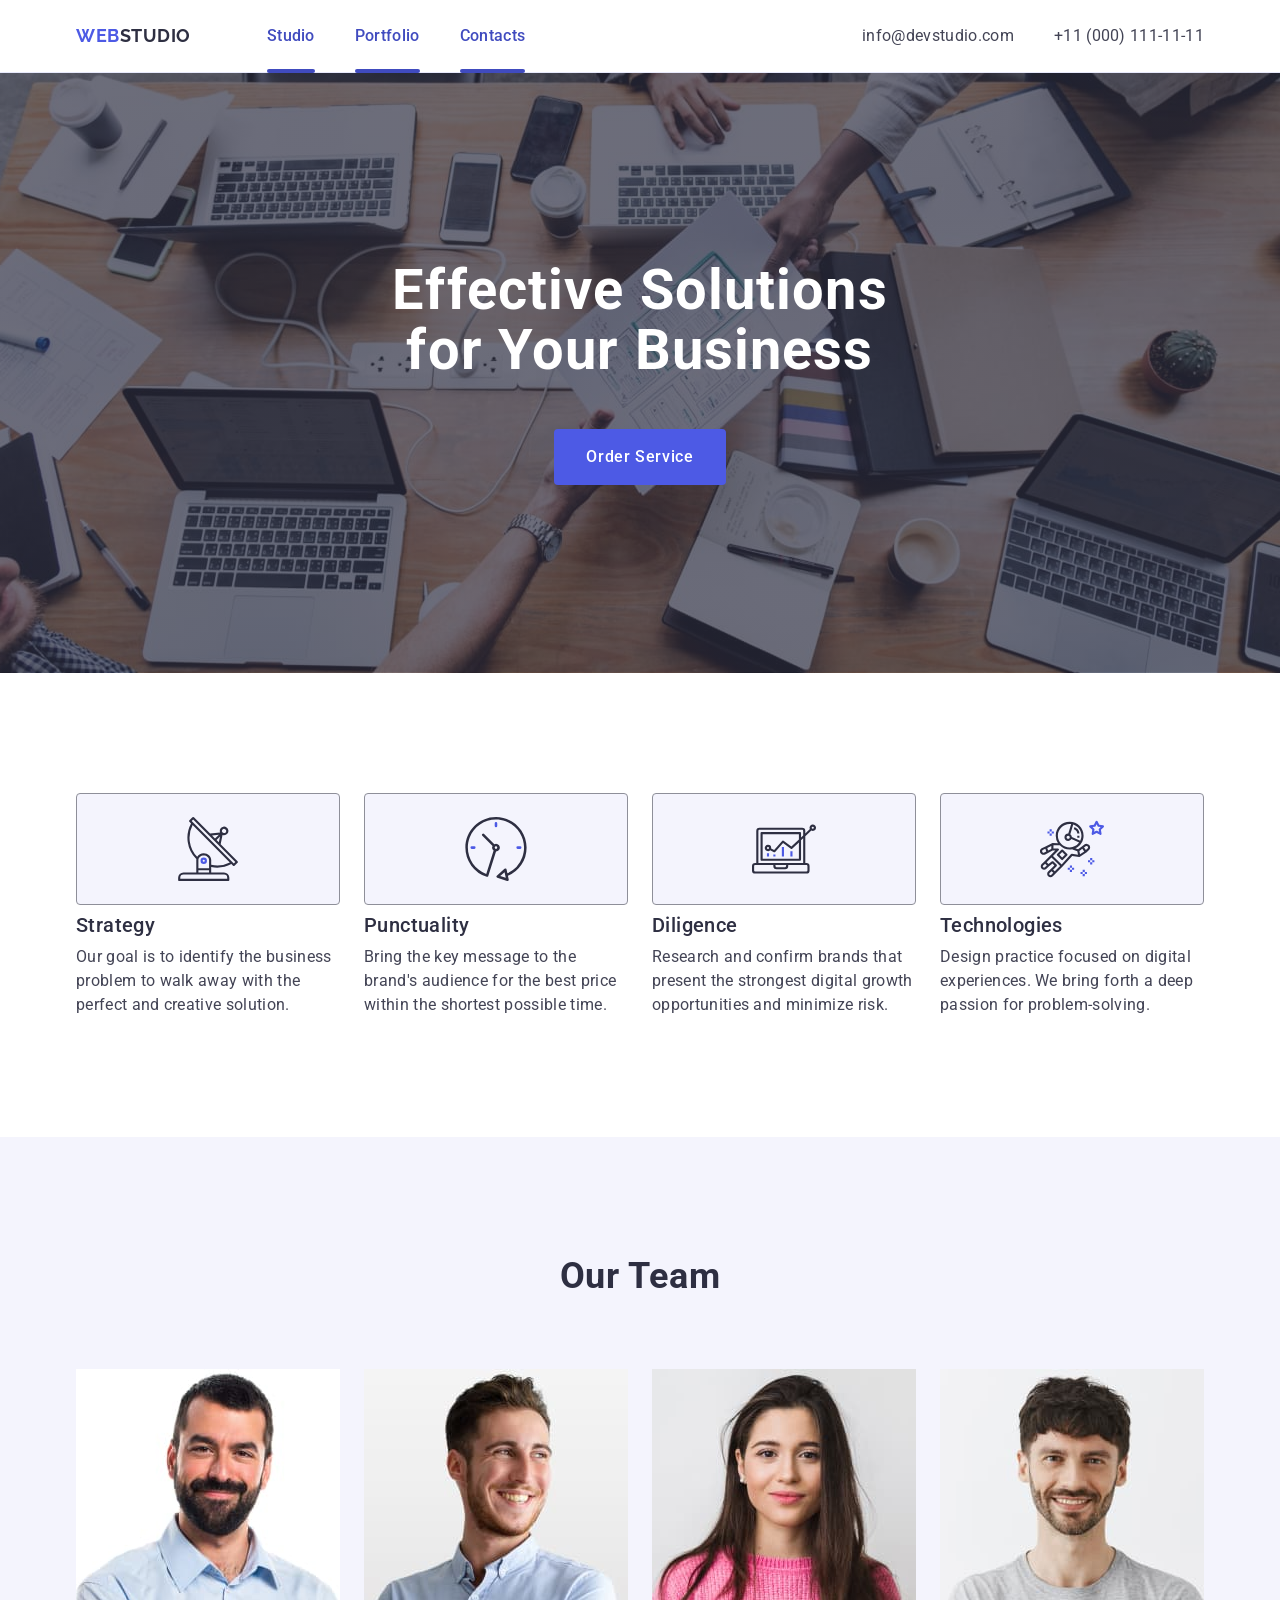
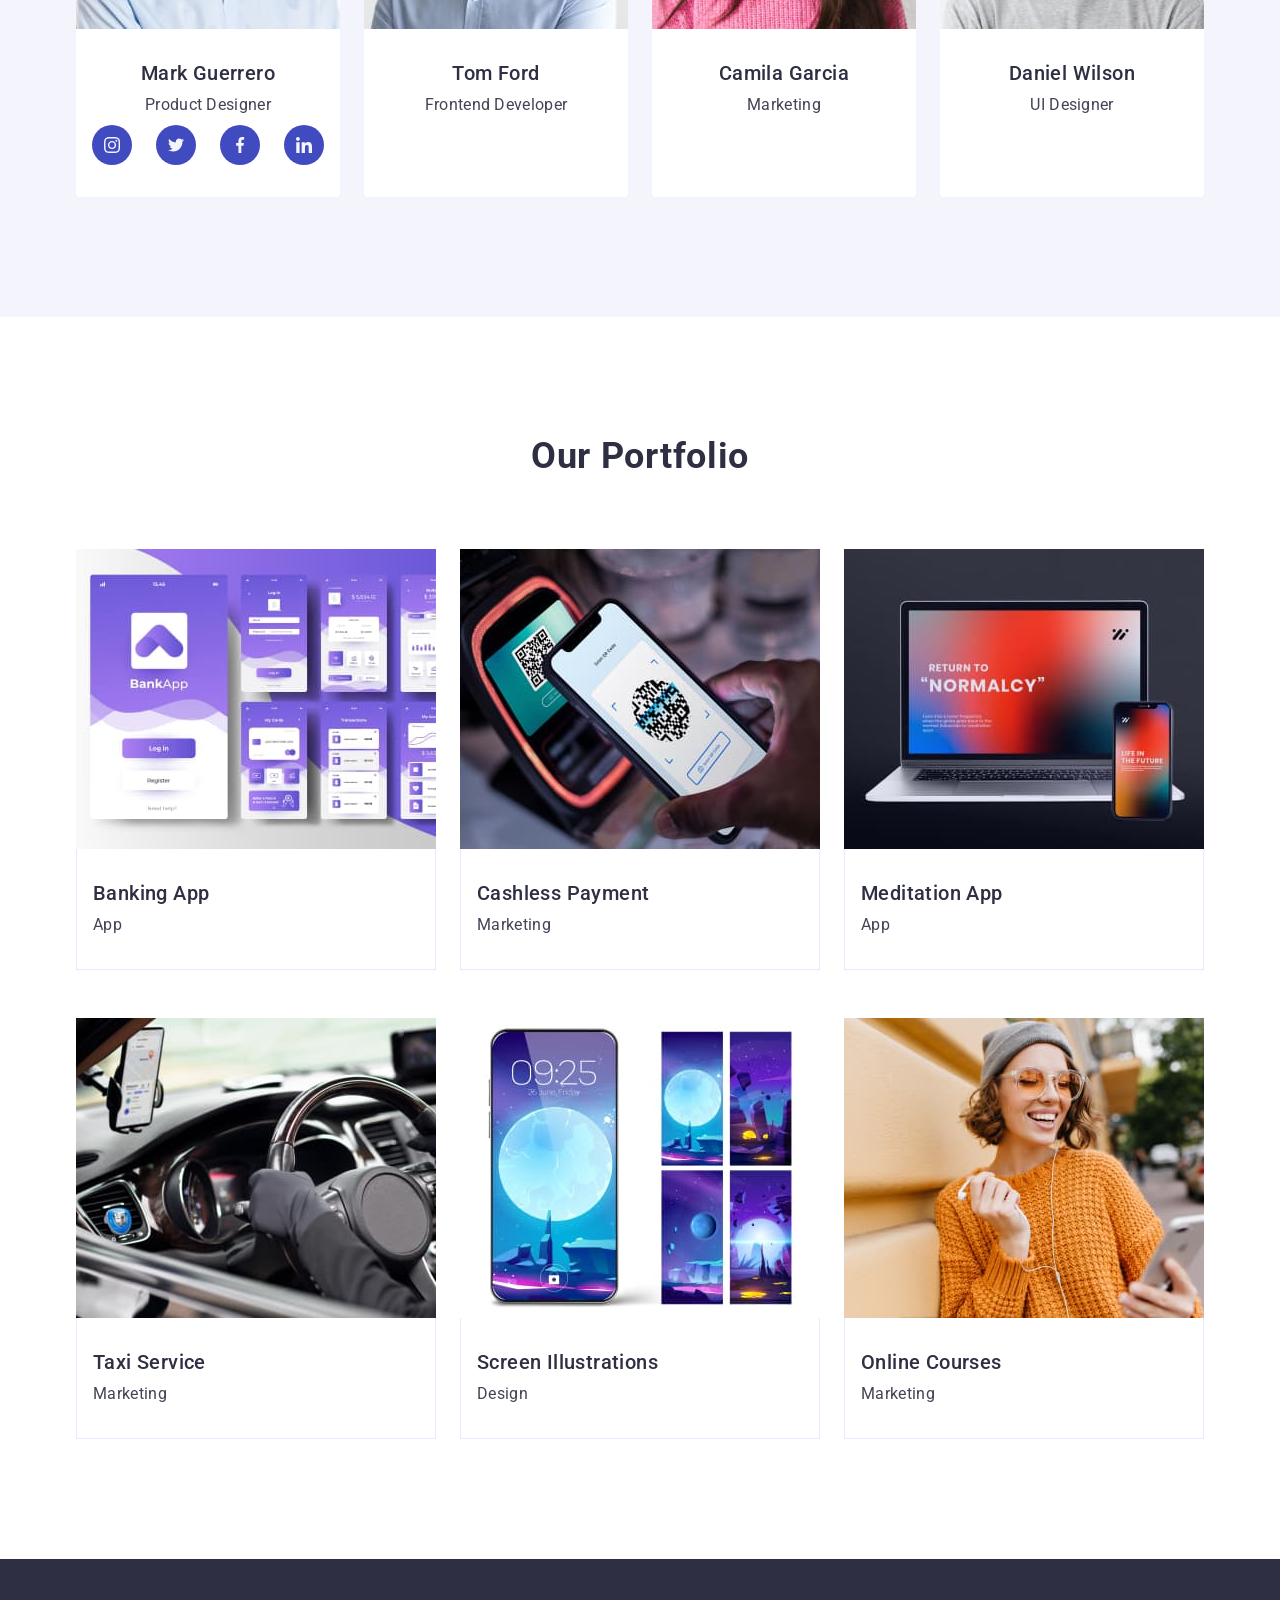
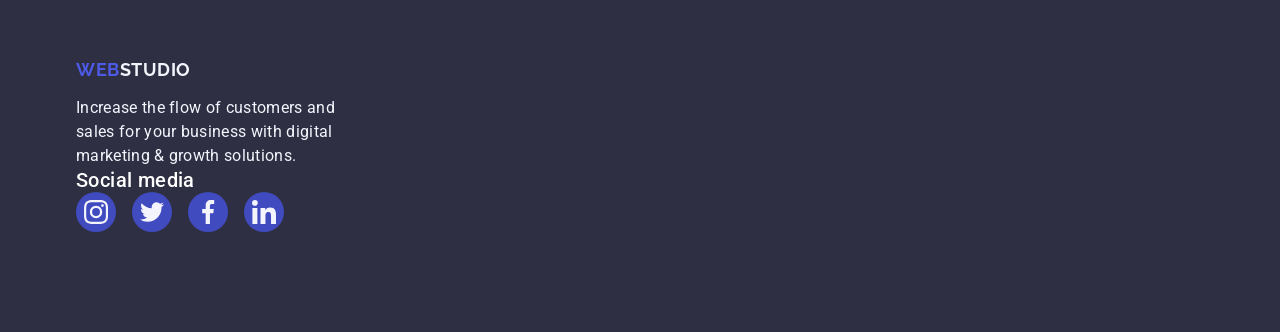
==== index.html @ 60518bd9 "changed footer" ====
<!DOCTYPE html>
<html lang="en">
<head>
    <meta charset="UTF-8">
    <meta name="viewport" content="width=device-width, initial-scale=1.0">
    <title>Document</title>
    <link rel="stylesheet" href="https://cdn.jsdelivr.net/npm/modern-normalize@2.0.0/modern-normalize.min.css">
    <link rel="preconnect" href="https://fonts.googleapis.com">
    <link rel="preconnect" href="https://fonts.gstatic.com" crossorigin>
    <link href="https://fonts.googleapis.com/css2?family=Raleway:wght@800&family=Roboto:wght@400;500;700;900&display=swap" rel="stylesheet">    
    <link rel="stylesheet" href="./css/styles.css" />
</head>
<body>
    <header class="main-header">
        <div class="container container-header">
        <nav class="site-nav">
        <a class="link-logo" href="./index.html">
            Web<span class="logo-header">Studio</span>
        </a>
        
        <ul class="main-nav">
            <li>
                <a class="link" href="./index.html">Studio</a>
            </li>
            <li>
                <a class="link" href="">Portfolio</a>
            </li>
            <li>
                <a class="link" href="">Contacts</a>
            </li>
        </ul>
        
        </nav>
        <address class="contact">
        <ul class="site-contact">
            <li><a class="link-contact "  href="mailto:info@devstudio.com">info@devstudio.com</a></li>
            <li><a class="link-contact" href="tel:+110001111111">+11 (000) 111-11-11</a></li>
        </ul>
        </address>
    </div>
    </header>
    <main>
     <section  class="hero">
        <div class="container">
        <h1 class="hero-title">Effective Solutions for Your Business</h1>
        <button type="button" class="button">Order Service</button>
        </div> 
     </section>
     <section class="advantage-main">
        <div class="container">
        <h2 class="visually-hidden">Our advantages</h2>
        <ul class="ouradvant-list">
            <li class="ouradvant-item">
                <div class="advantages-background">
                    <svg class="advantages-sprite" width="64px" height="64px" >
                      <use href="./images/icons.svg#icon-antenna"></use>
                    </svg>
                  </div>
               <h3 class="list-title">Strategy</h3>
               <p class="list-text">
                  Our goal is to identify the business
                  problem to walk away with the perfect and creative solution.
               </p>
            </li>
            <li class="ouradvant-item">
                <div class="advantages-background" >
                    <svg class="advantages-sprite" width="64px" height="64px">
                      <use href="./images/icons.svg#icon-clock" ></use>
                    </svg>
                  </div>
                <h3 class="list-title">Punctuality</h3>
                <p class="list-text">
                   Bring the key message to the brand's audience for the best price within the shortest possible time.
                </p>
            </li>
            <li class="ouradvant-item">
                <div class="advantages-background">
                    <svg class="advantages-sprite" width="64px" height="64px">
                      <use href="./images/icons.svg#icon-diagram"></use>
                    </svg>
                  </div>
                <h3 class="list-title">Diligence</h3>
                <p class="list-text">
                   Research and confirm brands that present the strongest digital growth opportunities and minimize risk.
                </p>
            </li>
            <li class="ouradvant-item">
                <div class="advantages-background">
                    <svg class="advantages-sprite" width="64px" height="64px">
                      <use href="./images/icons.svg#icon-astronaut"></use>
                    </svg>
                  </div>
                <h3 class="list-title">Technologies</h3>
                <p class="list-text">
                   Design practice focused on digital experiences. We bring forth a deep passion for problem-solving.
                </p>
            </li>
        </ul>
        </div>
     </section>
     <section class="our-team">
        <div class="container">
        <h2 class="title-ourteam">Our Team</h2>
        <ul class="list-ourteam">
            <li class="item-ourteam">
                <img  src="./images/mark.jpg" alt="smiling man with beard in blue shirt" width="264" />
                <div class="data-team">
                <h3 class="title-team">Mark Guerrero</h3>
                <p class="text-team">Product Designer</p>
                <ul class="team-list">
                    <li>
                      <a href="" class="team-sprite">
                        <svg class="team-icon" height="16px" width="16px">
                          <use href="./images/icons.svg#icon-instagram"></use>
                        </svg>
                      </a>
                    </li>
                    <li>
                      <a href="" class="team-sprite">
                        <svg class="team-icon" height="16px" width="16px">
                          <use href="./images/icons.svg#icon-twitter"></use>
                        </svg>
                      </a>
                    </li>
                    <li>
                      <a href="" class="team-sprite">
                        <svg class="team-icon" height="16px" width="16px">
                          <use href="./images/icons.svg#icon-facebook"></use>
                        </svg>
                      </a>
                    </li>
                    <li>
                      <a href="" class="team-sprite">
                        <svg class="team-icon" height="16px" width="16px">
                          <use href="./images/icons.svg#icon-linkedin"></use>
                        </svg>
                      </a>
                    </li>
                  </ul>
                </div>
            </li>
            <li class="item-ourteam">
                <img  src="./images/tom.jpg" alt="smiling man in blue shirt" width="264" />
                <div class="data-team">
                <h3 class="title-team">Tom Ford</h3>
                <p class="text-team">Frontend Developer</p>
                </div>
            </li>
            <li class="item-ourteam">
                <img  src="./images/camila.jpg" alt="beautiful woman with long hair" width="264" />
                <div class="data-team">
                <h3 class="title-team">Camila Garcia</h3>
                <p class="text-team">Marketing</p>
                </div>
            </li>
            <li class="item-ourteam">
                <img src="./images/daniel.jpg" alt="smiling man in gray t-shirt" width="264" />
                <div class="data-team">
                <h3 class="title-team">Daniel Wilson</h3>
                <p class="text-team">UI Designer</p>
                </div>
            </li>
        </ul>
        </div>
     </section>
     <section class="portfolio">
        <div class="container">
        <h2 class="title-portfolio">Our Portfolio</h2>
        <ul class="list-portfolio">
            <li class="item-portfolio">
                <img src="./images/portfolio-banking.jpg"  alt="application" width="360" />
               <div class="data-portfolio">
                <h3 class="titles-portfolio">Banking App</h3>
                <p class="text-portfolio">App</p>
                </div>
            </li>
            <li class="item-portfolio">
                <img src="./images/portfolio-cashless.jpg"  alt="phone cachless payment" width="360" />
                <div class="data-portfolio">
                <h3 class="titles-portfolio">Cashless Payment</h3>
                <p class="text-portfolio">Marketing</p>
                </div>
            </li>
            <li class="item-portfolio">
                <img src="./images/portfolio-meditation.jpg"  alt="laptop" width="360" />
                <div class="data-portfolio">
                <h3 class="titles-portfolio">Meditation App</h3>
                <p class="text-portfolio">App</p>
                </div>
            </li>
            <li class="item-portfolio">
                <img src="./images/portfolio-taxi.jpg"  alt="steering wheel" width="360" />
                <div class="data-portfolio">
                <h3 class="titles-portfolio">Taxi Service</h3>
                <p class="text-portfolio">Marketing</p>
                </div>
            </li>
            <li class="item-portfolio">
                <img src="./images/portfolio-screen.jpg"  alt="screen on the phone" width="360" />
                <div class="data-portfolio">
                <h3 class="titles-portfolio">Screen Illustrations</h3>
                <p class="text-portfolio">Design</p>
                </div>
            </li>
            <li class="item-portfolio">
                <img src="./images/portfolio-online.jpg"  alt="girl with phone" width="360" />
                <div class="data-portfolio">
                <h3 class="titles-portfolio">Online Courses</h3>
                <p class="text-portfolio">Marketing</p>
                </div>
            </li>
        </ul>
        </div>

     </section>
    </main>
    <footer class="footer">
        <div class="container">
         <div class="container-position">
            
     <a  class="link-logo-footer" href="./index.html">
        Web<span class="logo-footer">Studio</span>
    </a>
     <p class="footer-text">Increase the flow of customers and sales for your business with digital marketing & growth solutions.</p>
           <div>
                 <h3 class="footer-title">Social media</h3>

                 <ul class="footer-list">
                  <li>
                    <a href="" class="footer-sprite">
                      <svg class="footer-icon" height="24px" width="24px">
                        <use href="./images/icons.svg#icon-instagram"></use>
                      </svg>
                    </a>
                  </li>
                  <li>
                    <a href="" class="footer-sprite">
                      <svg class="footer-icon" height="24px" width="24px">
                        <use href="./images/icons.svg#icon-twitter"></use>
                      </svg>
                    </a>
                  </li>
                  <li>
                    <a href="" class="footer-sprite">
                      <svg class="footer-icon" height="24px" width="24px">
                        <use href="./images/icons.svg#icon-facebook"></use>
                      </svg>
                    </a>
                  </li>
                  <li>
                    <a href="" class="footer-sprite">
                      <svg class="footer-icon" height="24px" width="24px">
                        <use href="./images/icons.svg#icon-linkedin"></use>
                      </svg>
                    </a>
                  </li>
                </ul>
           </div> 
           </div>  
        </div>
        
    </footer>
</body>
</html>
---- css/styles.css ----
/* color
iris - #4D5AE5; primary brand
ocean -#404BBf; pressed
navy blue -#2E2F42; dark
green - #31D0AA;  success
slate - #434455;  text
ligth slate -#8E8F99;  subtle text
cornflower - #E7E9FC;  accent
cloud - #F4F4FD; light background
navy blue modal - #2E2F42; modal overlay
grey - #2E2F42; hero background               ?
white - #FFFFFF; white background
dairy - #FCFCFC; modal background

*/

*,
*::before,
*::after {
  box-sizing: border-box;
}

h1, h2, h3, h4, h5, h6, p {
	margin-top: 0;
	margin-bottom: 0;
}

ul, ol {
	margin-top: 0;
	margin-bottom: 0;
	padding-left: 0;
}

body {
    background-color: #ffffff;
    color: #434455;
    font-family: Roboto, sans-serif;
    font-weight: 400;
    font-size: 16px;
    
}
ul {
    list-style-type: none;
}
img {
	display: block;
    max-width: 100%;
}

.container { 
   
    width: 1158px;
    padding: 0 15px;
    margin-left: auto;
    margin-right:  auto;
}
.container-header {
    /* width: 1158px;
    padding: 0 15px;
    margin-left: auto;
    margin-right:  auto; */
    display: flex;
    justify-content: space-between;
        
    
}


/* Hidden header */
.visually-hidden {
    position: absolute;
    width: 1px;
    height: 1px;
    margin: -1px;
    border: 0;
    padding: 0;
    white-space: nowrap;
    clip-path: inset(100%);
    clip: rect(0 0 0 0);
    overflow: hidden;
}


section {
    padding: 156;
}


/*Headlines*/

h2 {
    color: #2E2F42;
    font-weight: 700;
    font-size: 36px;
    line-height: 1.11;
    letter-spacing: 0.02em
}
h3 {
    color: #2E2F42;
    font-weight: 500;
    font-size: 20px;
    line-height: 1.2;
    letter-spacing: 0.02em
}
p {
line-height: 1.5;
letter-spacing: 0.02em;
}
/*Header*/
.main-header {
    border-bottom: 1px solid #e7e9fc;
    box-shadow: 0px 2px 1px rgba(46, 47, 66, 0.08), 0px 1px 1px rgba(46, 47, 66, 0.16), 0px 1px 6px rgba(46, 47, 66, 0.08);
}
/*Logo*/
.link-logo {
    font-family: Raleway, sans-serif;
    font-weight: 700;
    font-size: 18px;
    color: #4D5AE5;
    line-height: 1.17;
    text-transform: uppercase;
    text-decoration: none;
    letter-spacing: 0.03em;
    margin-right: 76px;
}
.logo-header {
    color: #2E2F42;
}
.logo-footer {
    color: #F4F4FD;
}
.link {
    position: relative;
    display: inline-block;
    text-decoration: none;
    color: #2E2F42 ;
    font-weight: 500;
    line-height: 1.5;
    letter-spacing: 0.02em;
    padding: 24px 0;
    color: #404bbf;
    transition: color 250ms cubic-bezier(0.4, 0, 0.2, 1);
    

}
.link:hover {
    color: #404BBf
}
.link:focus {
    color: #404BBf
}
.link:after {
    content: '';
    position: absolute;
    bottom: -1px;
    height: 4px;
    left: 0;
    width: 100%;
    background-color: #404bbf;
    border-radius: 2px;

}
address {
font-style: normal;

}
.link-contact{
    text-decoration: none;
    line-height: 1.5;
    letter-spacing: 0.02em;
    color: #434455;
    transition: color 250ms cubic-bezier(0.4, 0, 0.2, 1);

}
.link-contact:hover,
.link-contact:focus {
    color: #404bbf;
}
.site-nav {
    display: flex;
    align-items: center; 
    margin-right: 0;
}
.main-nav {
    display: flex;
   flex-direction: row;
    gap: 40px;
   
    
}
.site-contact {
    display: flex;
    gap: 40px;
   
    padding-top: 24px;
    padding-bottom: 24px;
  
    
    

}
/*Hero*/
.hero {
    background-color: #2E2F42 ;
    text-align: center;
    padding: 188px 0 188px;
    background-image: linear-gradient(rgba(46, 47, 66, 0.7), rgba(46, 47, 66, 0.7)), url(../images/people-office.jpg);
    background-repeat: no-repeat;
    max-width: 1440px;
    background-position: center;
    background-size: cover; 
}
.hero-title {
    color: #ffffff;
    font-weight: 700;
    font-size: 56px;
    line-height: 1.07;
    text-align: center;
    letter-spacing: 0.02em;
    margin: 0 auto;
    margin-bottom: 48px;
    max-width: 496px;


}
/*Button*/
.button {
    display: block;
    min-width: 169px;
    background-color: #4D5AE5 ;
    color: #FFFFFF;
    font-weight: 500;
    line-height: 1.5;
    cursor: pointer;
    letter-spacing: 0.04em;
    padding: 16px 32px;
    border-radius: 4px;
    border: none;
    margin: 0 auto;
    transition: background-color 250ms cubic-bezier(0.4, 0, 0.2, 1);  
    
}
.button:hover {
    background-color: #404BBf;
}
.button:focus {
    background-color: #404BBf;
}
/* Our advantages */
.advantage-main {
    padding: 120px 0 120px;

}
.advantages-background {
    background-color: #F4F4FD;
    display: flex;
    gap: 24px;
    border: 1px solid #8E8F99;
    border-radius: 4px;
    height: 112px; 
    justify-content: center;
    align-items: center;
    margin-bottom: 8px;
  
    
} 
/* .advantages-sprite {
    width: 64px;
    height: 64px;
} */
.ouradvant-list {
    display: flex;
    flex-direction: row;
    gap: 24px;
   
    
}
.list-title {
    margin-bottom: 8px;
}
.ouradvant-item {
    flex-basis: calc((100% - 72px) / 4);
}
/*Our portfolio*/

.portfolio{
    padding: 120px 0 120px 0;
}
.data-portfolio {
    padding: 32px 16px;
    border: 1px solid #e7e9fc;
    border-top: none;
}

.title-portfolio {
    text-align: center;
    letter-spacing: 0.02em;
    text-transform: capitalize;
    text-align: center;
    margin: 0 auto;
    margin-bottom: 72px;
    
}
.titles-portfolio {
    margin-bottom: 8px;
}
.list-portfolio {
    display: flex;
    flex-wrap: wrap;
    column-gap: 24px; 
    row-gap: 48px;               }



    
     


/*Our team*/
.our-team {
    background-color: #F4F4FD;
    padding: 120px 0;
}
.title-ourteam {
    text-align: center;
    text-transform: capitalize;
    margin: 0 auto;
  
    margin-bottom: 72px;
    
}
.list-ourteam {
    display: flex;
    flex-direction: row;
    gap: 24px;
    
    
}
.item-ourteam {
    background-color: #FFFFFF;
    border-radius: 0px 0px 4px 4px;
}
.text-team {
    font-size: 16px;
    text-align: center;
    
}
.data-team {
    padding: 32px 0;
    text-align: center;
}
.title-team {
    margin-bottom: 8px;
}
.team-list {
    display: flex;
    flex-direction: row;
    gap: 24px;
    margin-top: 8px;
    margin-left: 16px;
    margin-right: 16px;
    justify-content: space-between;
    

}

.team-sprite {
    display: flex;
    width: 40px;
    height: 40px;
    justify-content: center;
    align-items: center;
    border-radius: 50%;
    fill: #F4F4FD ;
    background-color: #404BBf ;
  }

  .team-sprite:hover {
    background-color: #404BBf ;
    fill: #F4F4FD ;
  }
  
  
/*Footer*/
/* .container-position {
    display: flex;
} */

footer {
    background-color: #2E2F42;
    padding: 100px 0 100px;
}
.footer-text {
    width: 264px;
    line-height: 1.5;
    color: #F4F4FD;
    letter-spacing: 0.02em
}
.link-logo-footer {
    font-family: Raleway, sans-serif;
    font-weight: 700;
    font-size: 18px;
    color: #4D5AE5;
    line-height: 1.17;
    text-transform: uppercase;
    text-decoration: none;
    letter-spacing: 0.03em;
    display: inline-block;
    margin-bottom: 16px;
    
}
.footer-title {
    color: #ffffff;

}

.footer-list {
    display: flex;
    gap: 16px;
}
.footer-sprite {
    display: flex;
    width: 40px;
    height: 40px;
    justify-content: center;
    align-items: center;
    border-radius: 50%;
    fill: #F4F4FD ;
    background-color: #404BBf ;
  }

  .footer-sprite:hover {
    background-color: #31D0AA ;
    fill: #F4F4FD ;
  }
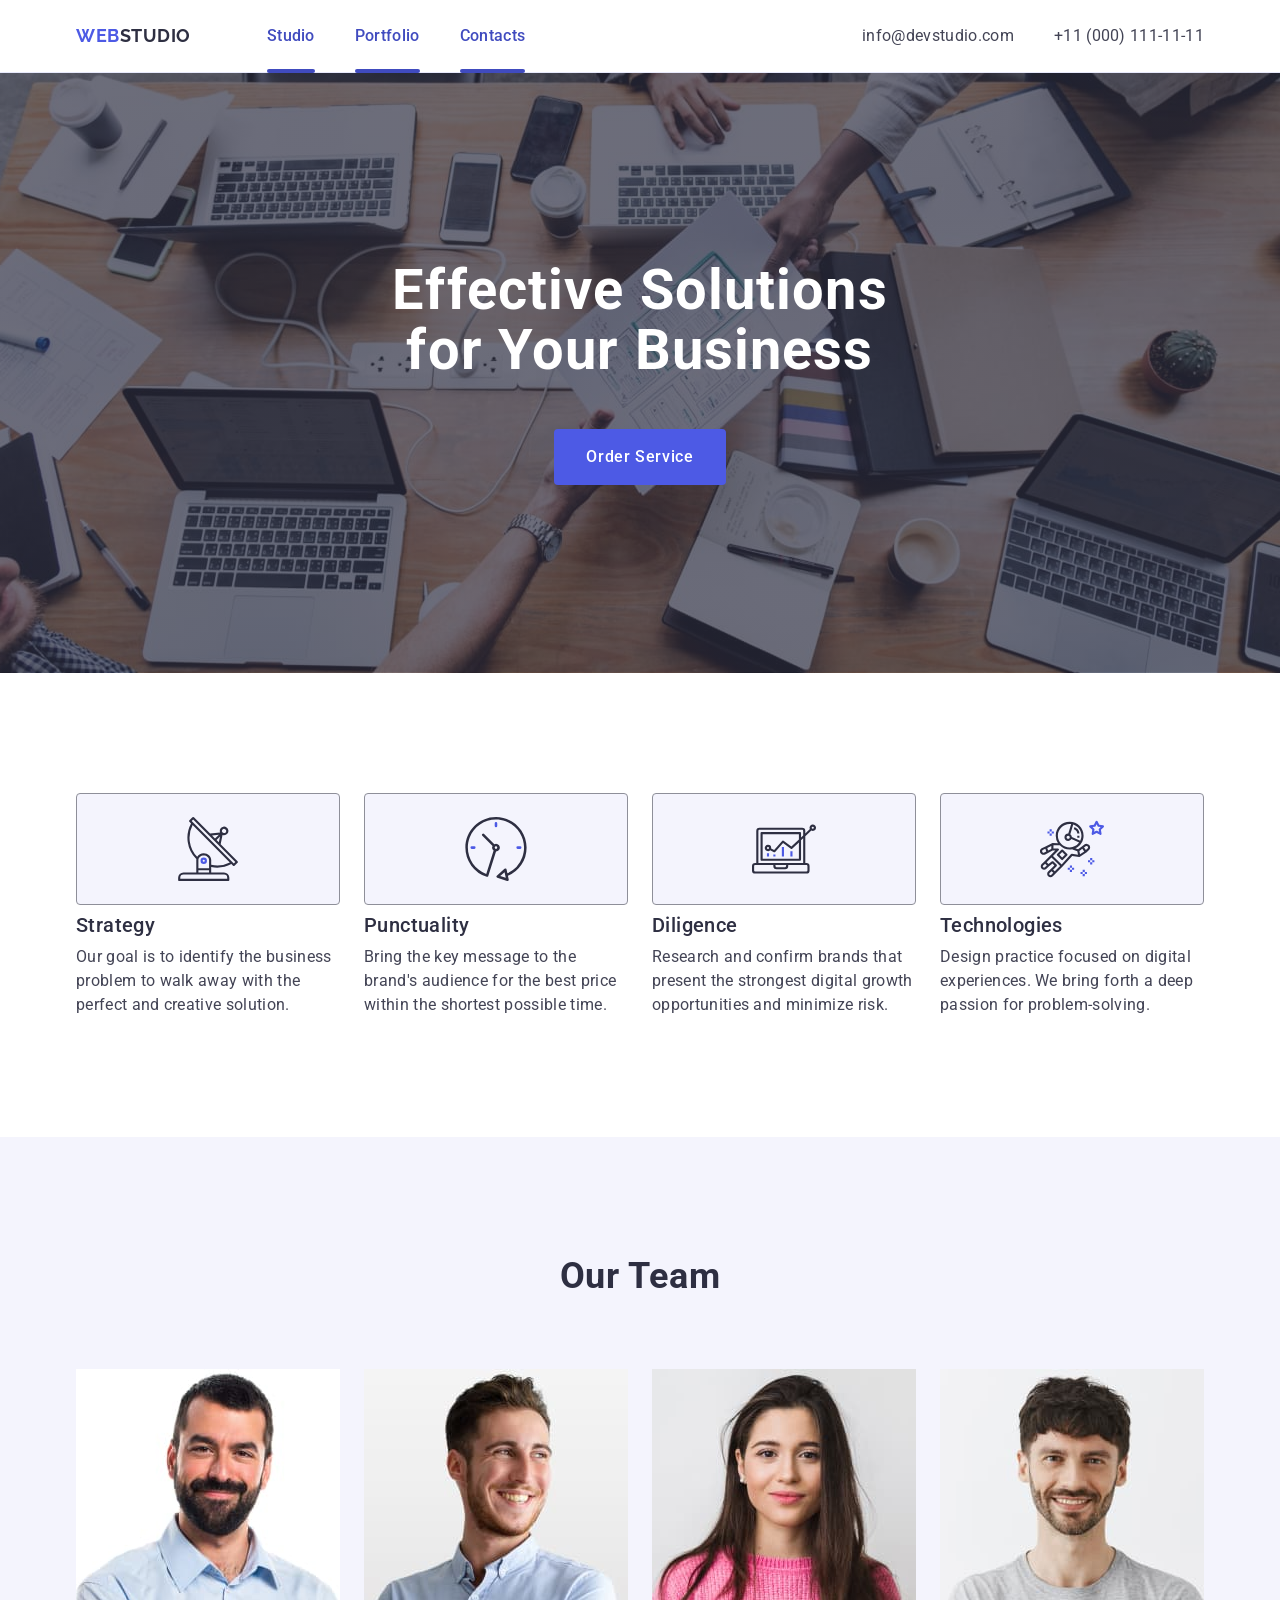
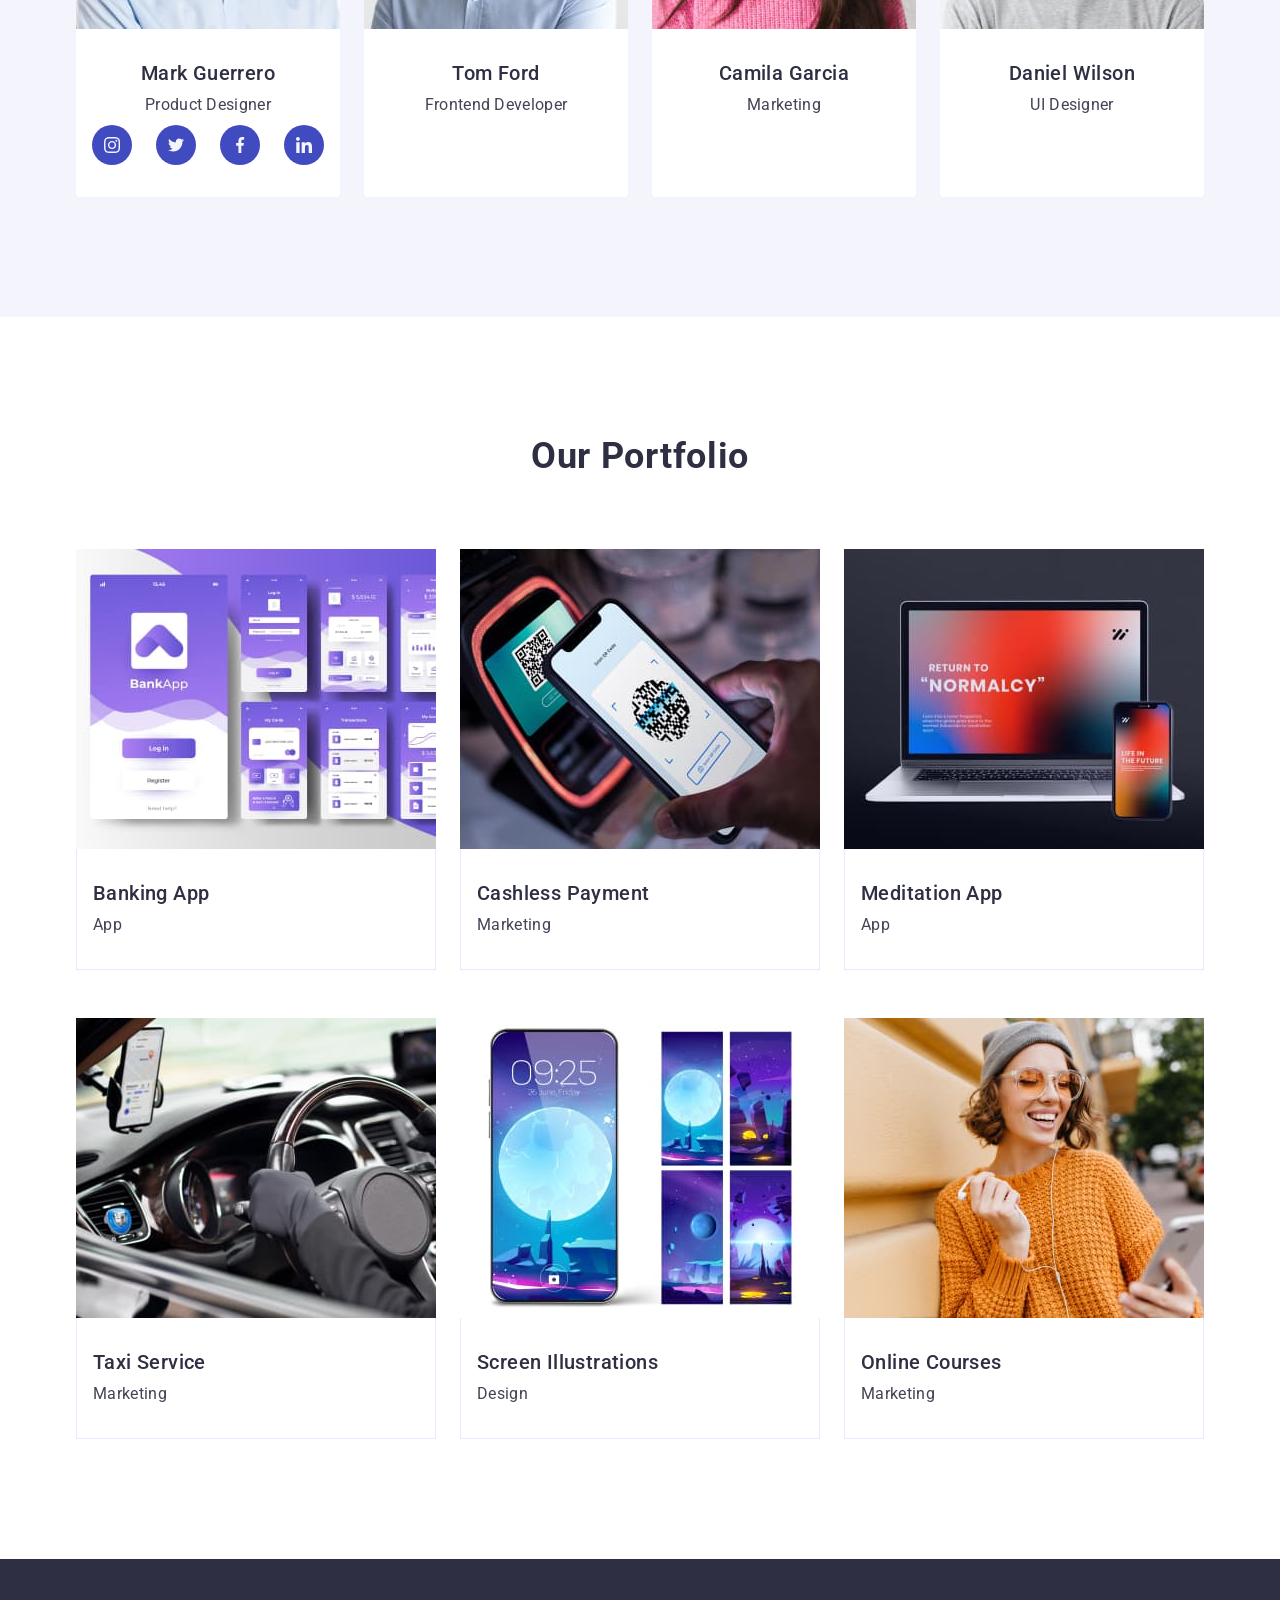
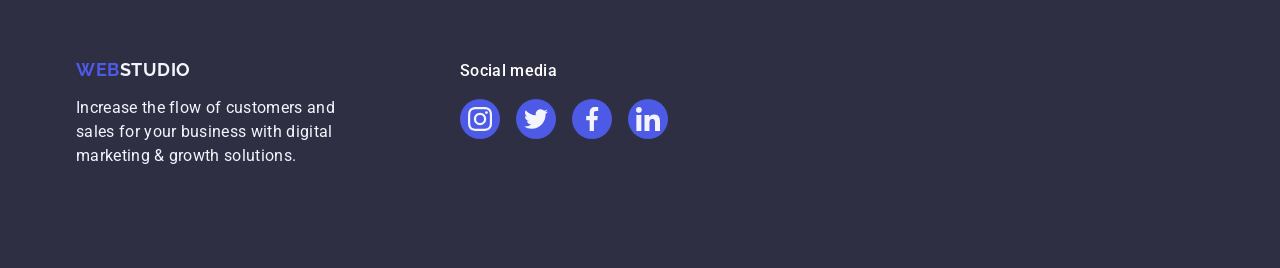
==== commit cd74d426: "changed footer" ====
--- a/index.html
+++ b/index.html
@@ -215,39 +215,41 @@
      </section>
     </main>
     <footer class="footer">
-        <div class="container">
-         <div class="container-position">
-            
-     <a  class="link-logo-footer" href="./index.html">
-        Web<span class="logo-footer">Studio</span>
-    </a>
-     <p class="footer-text">Increase the flow of customers and sales for your business with digital marketing & growth solutions.</p>
-           <div>
-                 <h3 class="footer-title">Social media</h3>
+        <div class="container container-position">
+         
+                <div class="footer-inscripshion">
+                     <a  class="link-logo-footer" href="./index.html">
+                      Web<span class="logo-footer">Studio</span>
+                   </a>
+                     <p class="footer-text">Increase the flow of customers and sales for your business with digital marketing & growth solutions.</p>
+                  </div>
+              <div>
+
+                 <p class="footer-title">Social media</p>
 
                  <ul class="footer-list">
-                  <li>
+                  <li class="footer-item">
                     <a href="" class="footer-sprite">
                       <svg class="footer-icon" height="24px" width="24px">
                         <use href="./images/icons.svg#icon-instagram"></use>
                       </svg>
                     </a>
                   </li>
-                  <li>
+                  <li class="footer-item">
                     <a href="" class="footer-sprite">
                       <svg class="footer-icon" height="24px" width="24px">
                         <use href="./images/icons.svg#icon-twitter"></use>
                       </svg>
                     </a>
                   </li>
-                  <li>
+                  <li class="footer-item">
                     <a href="" class="footer-sprite">
                       <svg class="footer-icon" height="24px" width="24px">
                         <use href="./images/icons.svg#icon-facebook"></use>
                       </svg>
                     </a>
                   </li>
-                  <li>
+                  <li class="footer-item">
                     <a href="" class="footer-sprite">
                       <svg class="footer-icon" height="24px" width="24px">
                         <use href="./images/icons.svg#icon-linkedin"></use>
@@ -256,7 +258,7 @@
                   </li>
                 </ul>
            </div> 
-           </div>  
+             
         </div>
         
     </footer>
--- a/css/styles.css
+++ b/css/styles.css
@@ -264,10 +264,10 @@
   
     
 } 
-/* .advantages-sprite {
+.advantages-sprite {
     width: 64px;
     height: 64px;
-} */
+}
 .ouradvant-list {
     display: flex;
     flex-direction: row;
@@ -382,9 +382,10 @@
   
   
 /*Footer*/
-/* .container-position {
-    display: flex;
-} */
+.container-position {
+    display: flex;
+    align-items: baseline;
+}
 
 footer {
     background-color: #2E2F42;
@@ -411,6 +412,11 @@
 }
 .footer-title {
     color: #ffffff;
+    font-weight: 500;
+    font-size: 16px;
+    line-height: 1.5;
+    letter-spacing: 0.02em;
+    margin-bottom: 16px;
 
 }
 
@@ -418,18 +424,32 @@
     display: flex;
     gap: 16px;
 }
-.footer-sprite {
-    display: flex;
+.footer-item {
     width: 40px;
     height: 40px;
+}
+.footer-sprite {
+    display: flex;
+    width: 100%;
+    height: 100%;
     justify-content: center;
     align-items: center;
     border-radius: 50%;
     fill: #F4F4FD ;
-    background-color: #404BBf ;
+    background-color: #4d5ae5 ;
   }
 
   .footer-sprite:hover {
     background-color: #31D0AA ;
     fill: #F4F4FD ;
+  }
+  .footer-sprite:focus {
+    background-color: #31D0AA ;
+    fill: #F4F4FD ;
+  }
+  .footer-inscripshion {
+    margin-right: 120px;
+  }
+  .footer-icon {
+    fill: #f4f4fd;
   }
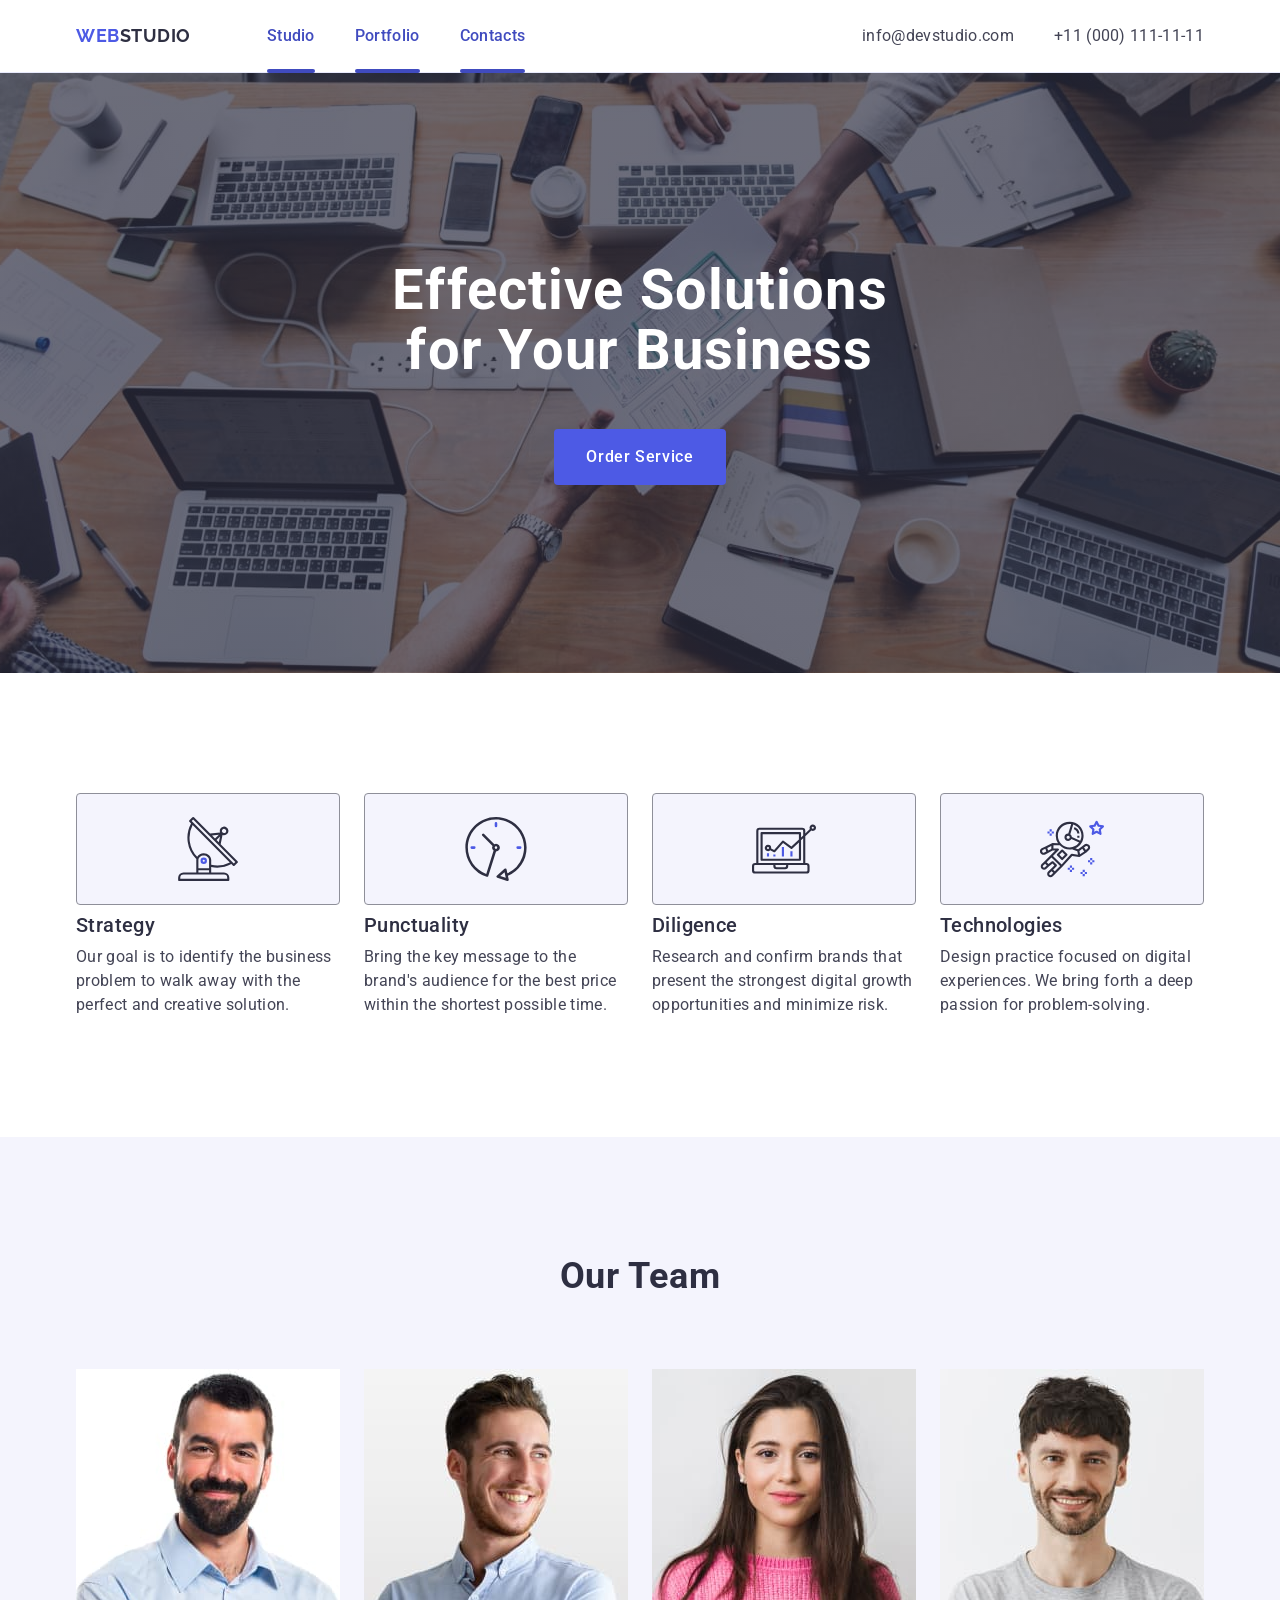
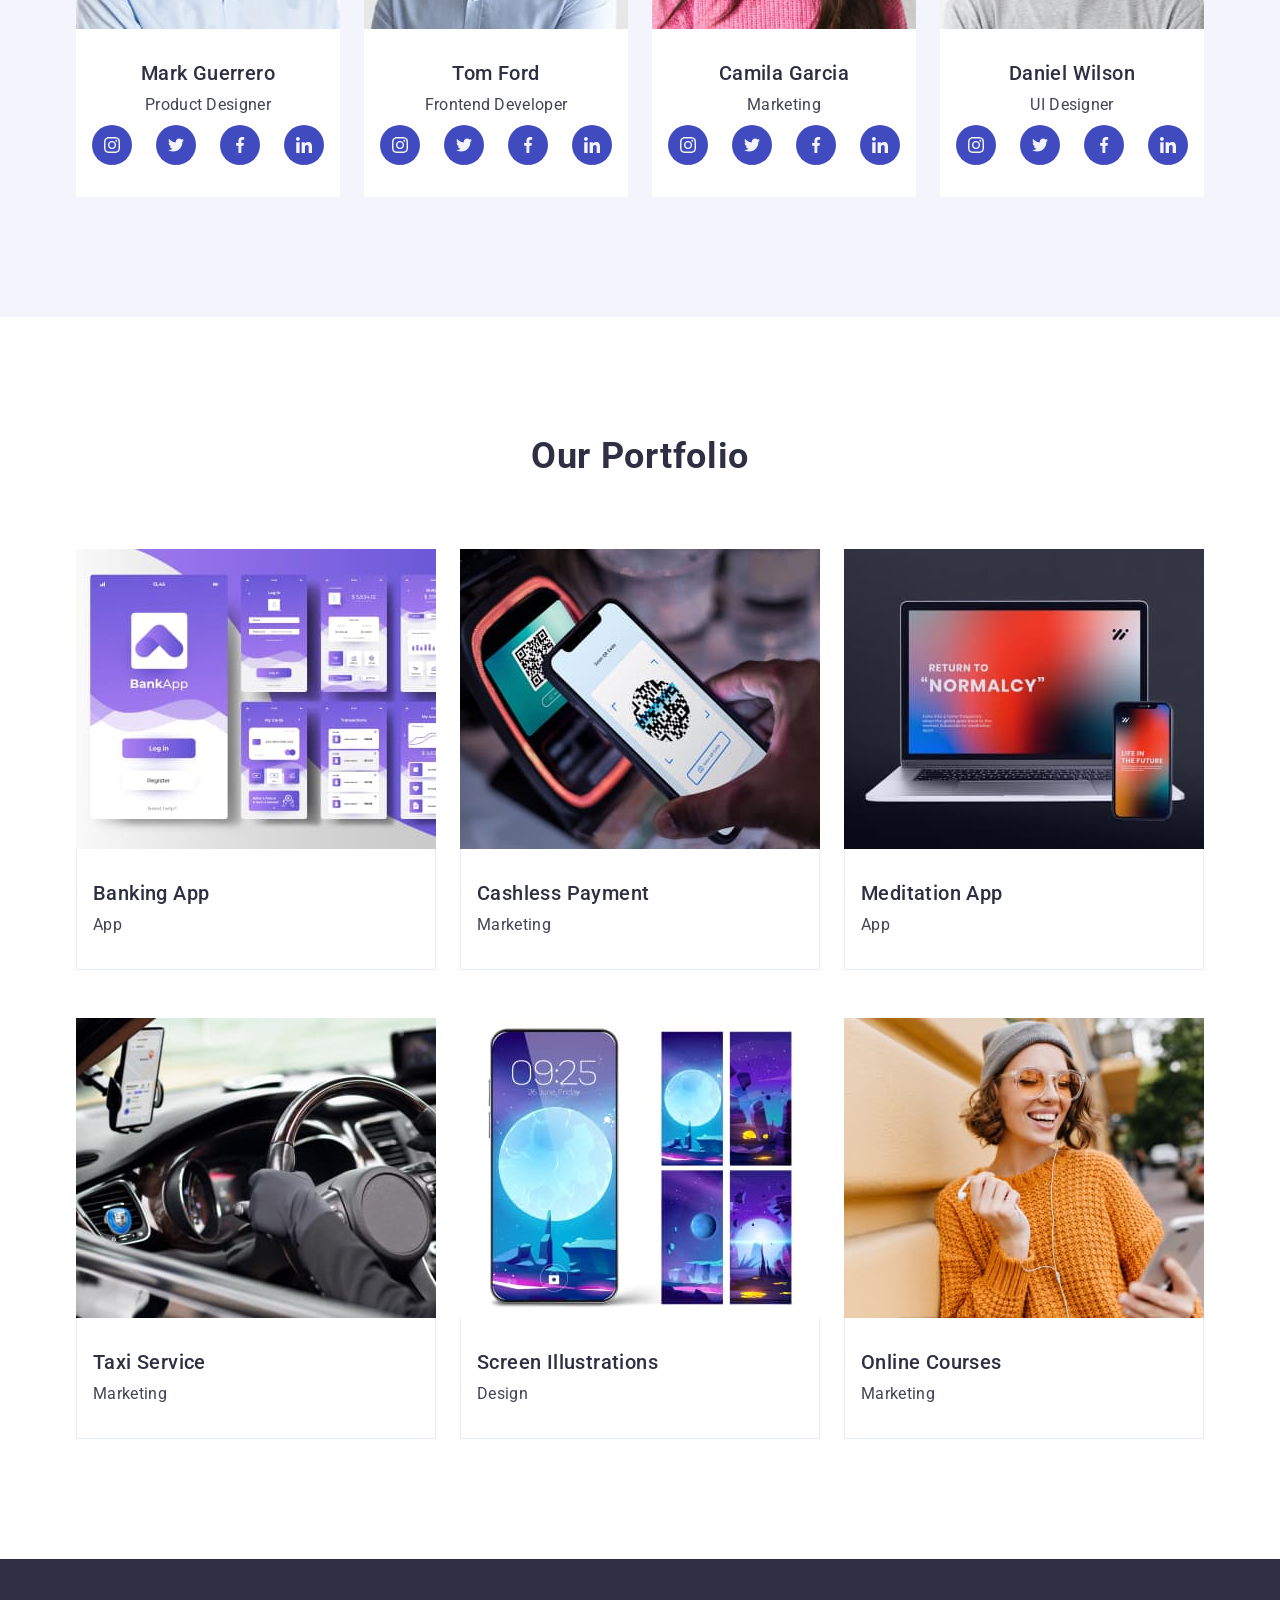
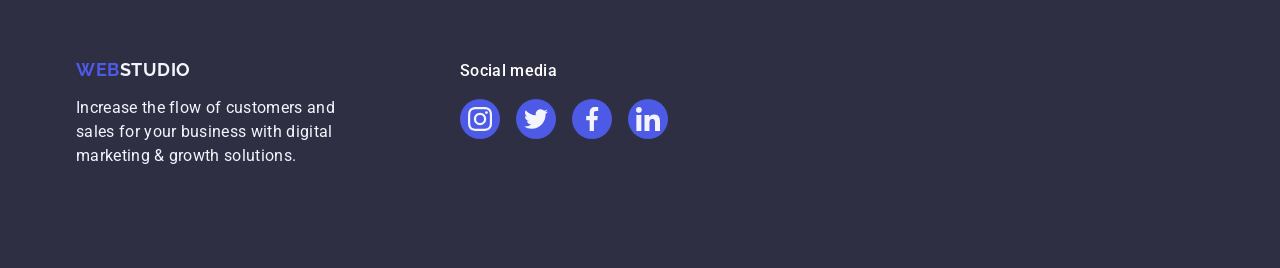
==== commit 289b8bc2: "changed section team" ====
--- a/index.html
+++ b/index.html
@@ -144,6 +144,36 @@
                 <div class="data-team">
                 <h3 class="title-team">Tom Ford</h3>
                 <p class="text-team">Frontend Developer</p>
+                <ul class="team-list">
+                  <li>
+                    <a href="" class="team-sprite">
+                      <svg class="team-icon" height="16px" width="16px">
+                        <use href="./images/icons.svg#icon-instagram"></use>
+                      </svg>
+                    </a>
+                  </li>
+                  <li>
+                    <a href="" class="team-sprite">
+                      <svg class="team-icon" height="16px" width="16px">
+                        <use href="./images/icons.svg#icon-twitter"></use>
+                      </svg>
+                    </a>
+                  </li>
+                  <li>
+                    <a href="" class="team-sprite">
+                      <svg class="team-icon" height="16px" width="16px">
+                        <use href="./images/icons.svg#icon-facebook"></use>
+                      </svg>
+                    </a>
+                  </li>
+                  <li>
+                    <a href="" class="team-sprite">
+                      <svg class="team-icon" height="16px" width="16px">
+                        <use href="./images/icons.svg#icon-linkedin"></use>
+                      </svg>
+                    </a>
+                  </li>
+                </ul>
                 </div>
             </li>
             <li class="item-ourteam">
@@ -151,6 +181,36 @@
                 <div class="data-team">
                 <h3 class="title-team">Camila Garcia</h3>
                 <p class="text-team">Marketing</p>
+                <ul class="team-list">
+                  <li>
+                    <a href="" class="team-sprite">
+                      <svg class="team-icon" height="16px" width="16px">
+                        <use href="./images/icons.svg#icon-instagram"></use>
+                      </svg>
+                    </a>
+                  </li>
+                  <li>
+                    <a href="" class="team-sprite">
+                      <svg class="team-icon" height="16px" width="16px">
+                        <use href="./images/icons.svg#icon-twitter"></use>
+                      </svg>
+                    </a>
+                  </li>
+                  <li>
+                    <a href="" class="team-sprite">
+                      <svg class="team-icon" height="16px" width="16px">
+                        <use href="./images/icons.svg#icon-facebook"></use>
+                      </svg>
+                    </a>
+                  </li>
+                  <li>
+                    <a href="" class="team-sprite">
+                      <svg class="team-icon" height="16px" width="16px">
+                        <use href="./images/icons.svg#icon-linkedin"></use>
+                      </svg>
+                    </a>
+                  </li>
+                </ul>
                 </div>
             </li>
             <li class="item-ourteam">
@@ -158,6 +218,36 @@
                 <div class="data-team">
                 <h3 class="title-team">Daniel Wilson</h3>
                 <p class="text-team">UI Designer</p>
+                <ul class="team-list">
+                  <li>
+                    <a href="" class="team-sprite">
+                      <svg class="team-icon" height="16px" width="16px">
+                        <use href="./images/icons.svg#icon-instagram"></use>
+                      </svg>
+                    </a>
+                  </li>
+                  <li>
+                    <a href="" class="team-sprite">
+                      <svg class="team-icon" height="16px" width="16px">
+                        <use href="./images/icons.svg#icon-twitter"></use>
+                      </svg>
+                    </a>
+                  </li>
+                  <li>
+                    <a href="" class="team-sprite">
+                      <svg class="team-icon" height="16px" width="16px">
+                        <use href="./images/icons.svg#icon-facebook"></use>
+                      </svg>
+                    </a>
+                  </li>
+                  <li>
+                    <a href="" class="team-sprite">
+                      <svg class="team-icon" height="16px" width="16px">
+                        <use href="./images/icons.svg#icon-linkedin"></use>
+                      </svg>
+                    </a>
+                  </li>
+                </ul>
                 </div>
             </li>
         </ul>
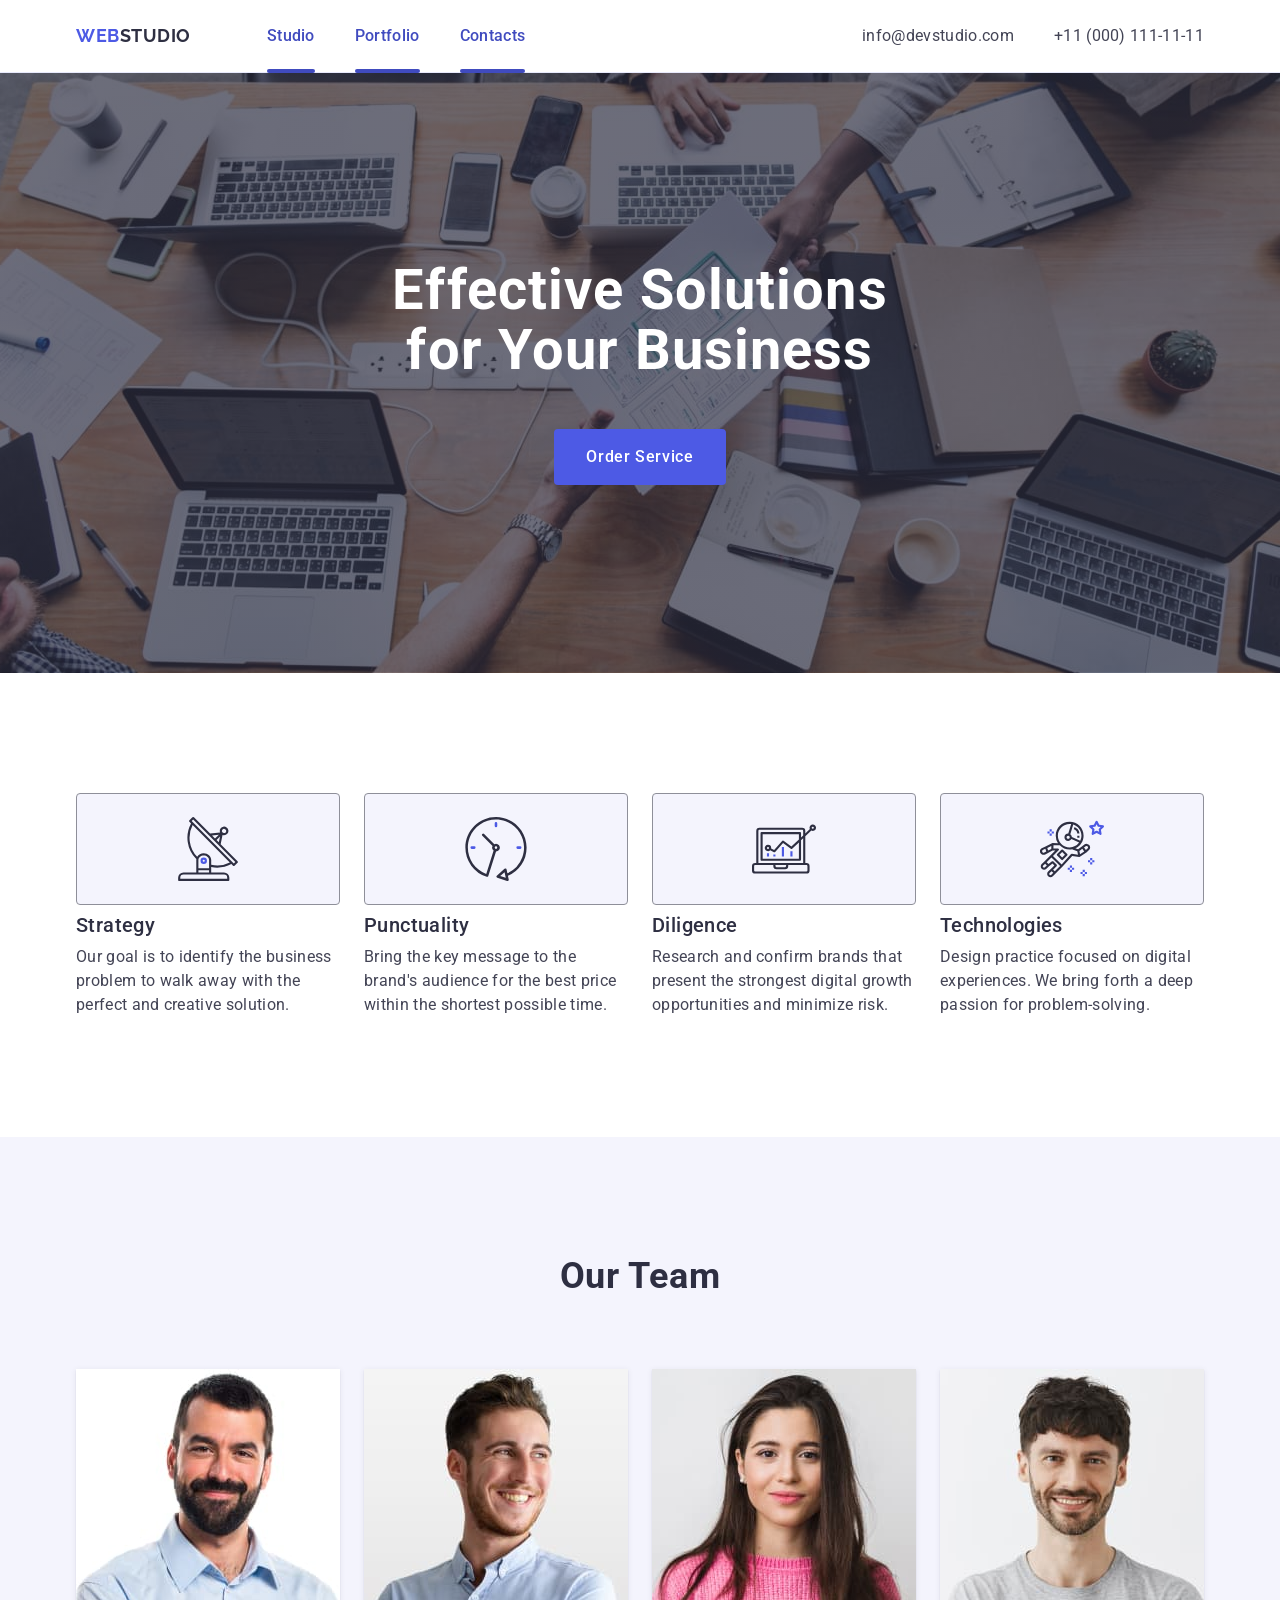
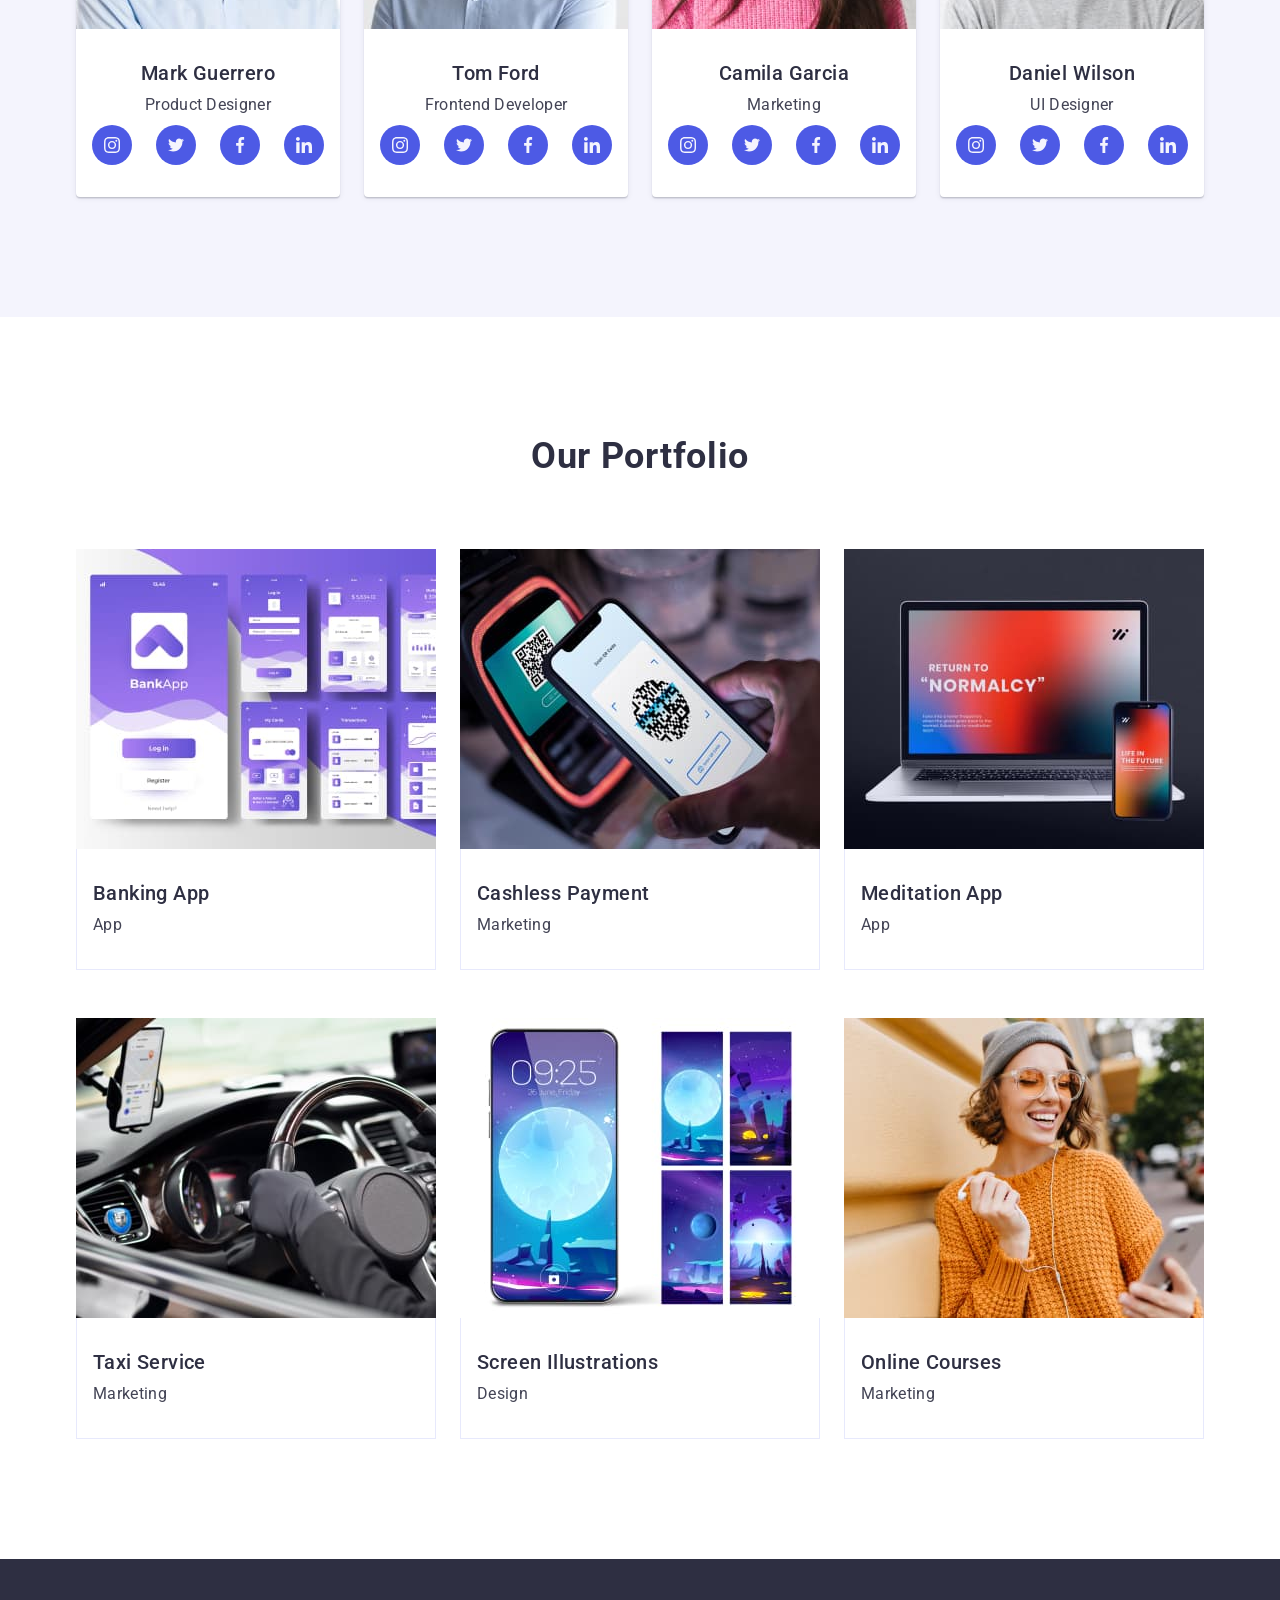
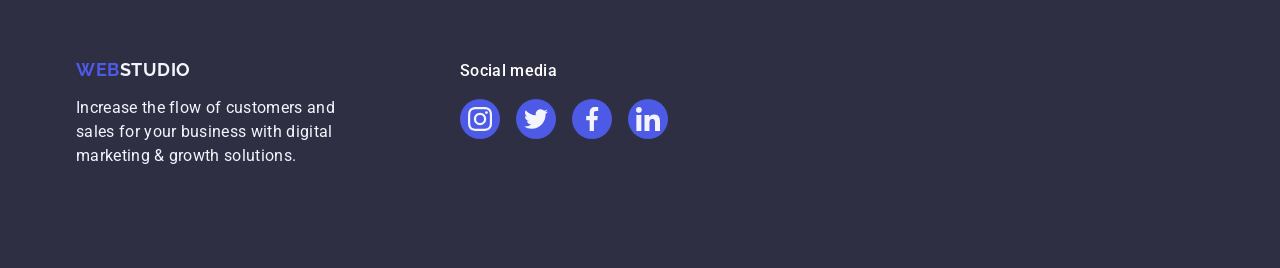
==== commit 9ac50d3e: "changed svg" ====
--- a/index.html
+++ b/index.html
@@ -52,7 +52,7 @@
         <ul class="ouradvant-list">
             <li class="ouradvant-item">
                 <div class="advantages-background">
-                    <svg class="advantages-sprite" width="64px" height="64px" >
+                    <svg class="advantages-sprite" width="64" height="64" >
                       <use href="./images/icons.svg#icon-antenna"></use>
                     </svg>
                   </div>
@@ -64,7 +64,7 @@
             </li>
             <li class="ouradvant-item">
                 <div class="advantages-background" >
-                    <svg class="advantages-sprite" width="64px" height="64px">
+                    <svg class="advantages-sprite" width="64" height="64">
                       <use href="./images/icons.svg#icon-clock" ></use>
                     </svg>
                   </div>
@@ -75,7 +75,7 @@
             </li>
             <li class="ouradvant-item">
                 <div class="advantages-background">
-                    <svg class="advantages-sprite" width="64px" height="64px">
+                    <svg class="advantages-sprite" width="64" height="64">
                       <use href="./images/icons.svg#icon-diagram"></use>
                     </svg>
                   </div>
@@ -86,7 +86,7 @@
             </li>
             <li class="ouradvant-item">
                 <div class="advantages-background">
-                    <svg class="advantages-sprite" width="64px" height="64px">
+                    <svg class="advantages-sprite" width="64" height="64">
                       <use href="./images/icons.svg#icon-astronaut"></use>
                     </svg>
                   </div>
@@ -108,30 +108,30 @@
                 <h3 class="title-team">Mark Guerrero</h3>
                 <p class="text-team">Product Designer</p>
                 <ul class="team-list">
-                    <li>
+                    <li class="team-item">
                       <a href="" class="team-sprite">
-                        <svg class="team-icon" height="16px" width="16px">
+                        <svg class="team-icon" height="16" width="16">
                           <use href="./images/icons.svg#icon-instagram"></use>
                         </svg>
                       </a>
                     </li>
-                    <li>
+                    <li class="team-item">
                       <a href="" class="team-sprite">
-                        <svg class="team-icon" height="16px" width="16px">
+                        <svg class="team-icon" height="16" width="16">
                           <use href="./images/icons.svg#icon-twitter"></use>
                         </svg>
                       </a>
                     </li>
-                    <li>
+                    <li class="team-item">
                       <a href="" class="team-sprite">
-                        <svg class="team-icon" height="16px" width="16px">
+                        <svg class="team-icon" height="16" width="16">
                           <use href="./images/icons.svg#icon-facebook"></use>
                         </svg>
                       </a>
                     </li>
-                    <li>
+                    <li class="team-item">
                       <a href="" class="team-sprite">
-                        <svg class="team-icon" height="16px" width="16px">
+                        <svg class="team-icon" height="16" width="16">
                           <use href="./images/icons.svg#icon-linkedin"></use>
                         </svg>
                       </a>
@@ -320,28 +320,28 @@
                  <ul class="footer-list">
                   <li class="footer-item">
                     <a href="" class="footer-sprite">
-                      <svg class="footer-icon" height="24px" width="24px">
+                      <svg class="footer-icon" height="24" width="24">
                         <use href="./images/icons.svg#icon-instagram"></use>
                       </svg>
                     </a>
                   </li>
                   <li class="footer-item">
                     <a href="" class="footer-sprite">
-                      <svg class="footer-icon" height="24px" width="24px">
+                      <svg class="footer-icon" height="24" width="24">
                         <use href="./images/icons.svg#icon-twitter"></use>
                       </svg>
                     </a>
                   </li>
                   <li class="footer-item">
                     <a href="" class="footer-sprite">
-                      <svg class="footer-icon" height="24px" width="24px">
+                      <svg class="footer-icon" height="24" width="24">
                         <use href="./images/icons.svg#icon-facebook"></use>
                       </svg>
                     </a>
                   </li>
                   <li class="footer-item">
                     <a href="" class="footer-sprite">
-                      <svg class="footer-icon" height="24px" width="24px">
+                      <svg class="footer-icon" height="24" width="24">
                         <use href="./images/icons.svg#icon-linkedin"></use>
                       </svg>
                     </a>
--- a/css/styles.css
+++ b/css/styles.css
@@ -337,6 +337,7 @@
     
 }
 .item-ourteam {
+    box-shadow: 0px 1px 6px rgba(46, 47, 66, 0.08), 0px 1px 1px rgba(46, 47, 66, 0.16), 0px 2px 1px rgba(46, 47, 66, 0.08); 
     background-color: #FFFFFF;
     border-radius: 0px 0px 4px 4px;
 }
@@ -359,11 +360,14 @@
     margin-top: 8px;
     margin-left: 16px;
     margin-right: 16px;
-    justify-content: space-between;
-    
-
-}
-
+    justify-content: center;
+  
+
+}
+
+.team-item {
+    transition: background-color 250ms cubic-bezier(0.4, 0, 0.2, 1);
+}
 .team-sprite {
     display: flex;
     width: 40px;
@@ -372,7 +376,7 @@
     align-items: center;
     border-radius: 50%;
     fill: #F4F4FD ;
-    background-color: #404BBf ;
+    background-color:#4d5ae5;
   }
 
   .team-sprite:hover {
@@ -427,6 +431,7 @@
 .footer-item {
     width: 40px;
     height: 40px;
+    transition: background-color 250ms cubic-bezier(0.4, 0, 0.2, 1); 
 }
 .footer-sprite {
     display: flex;
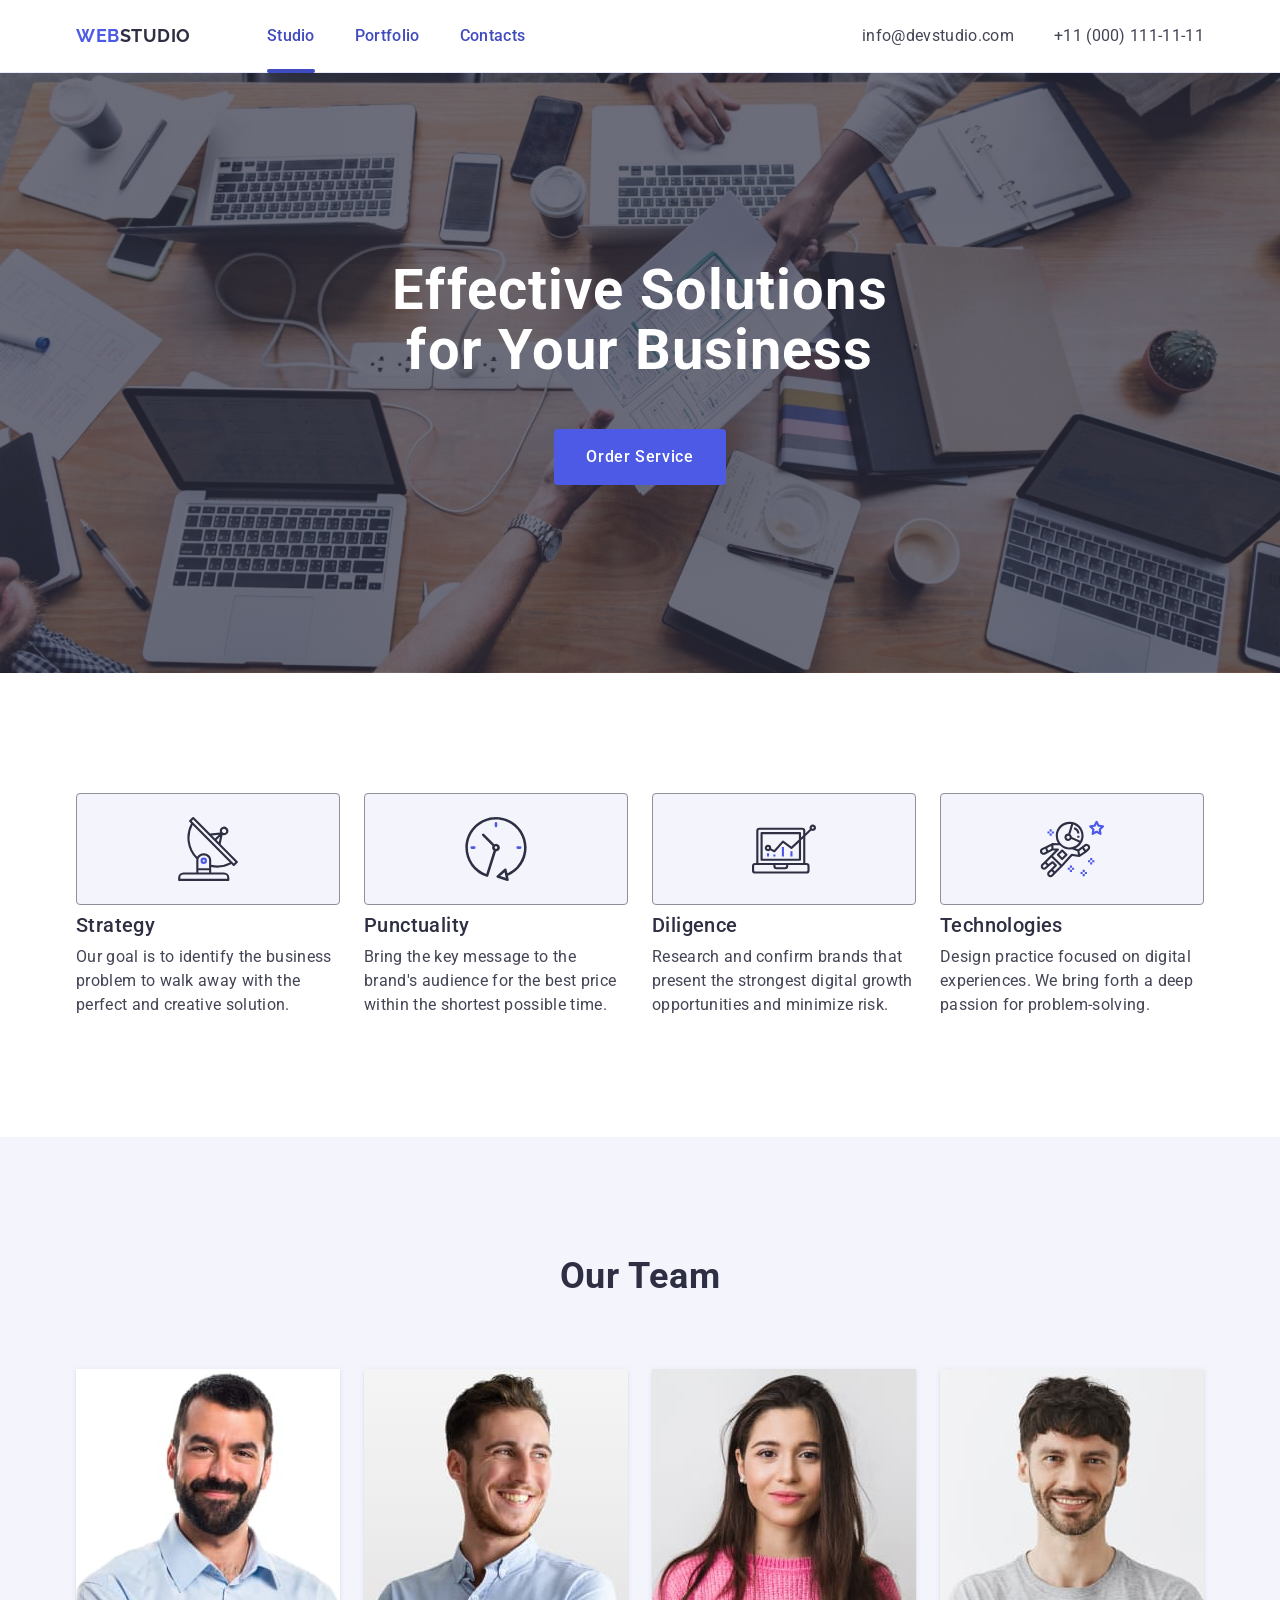
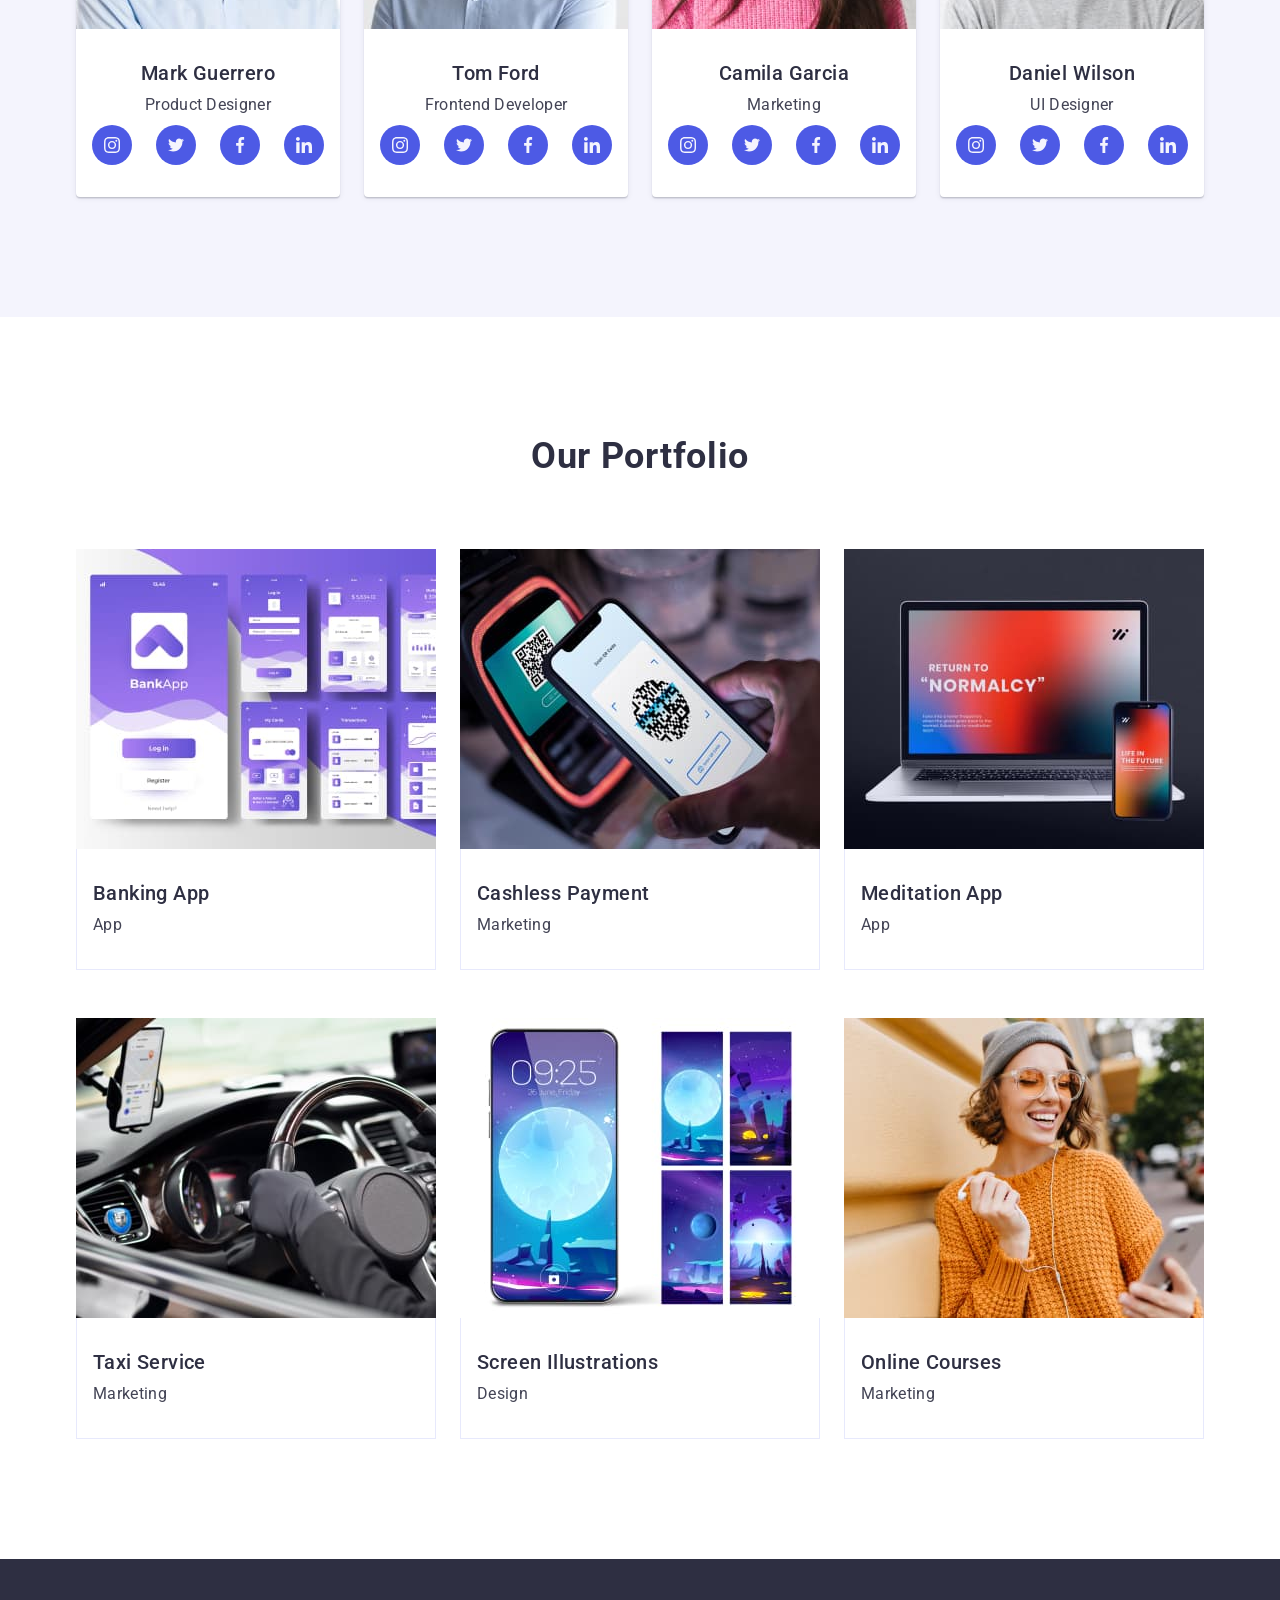
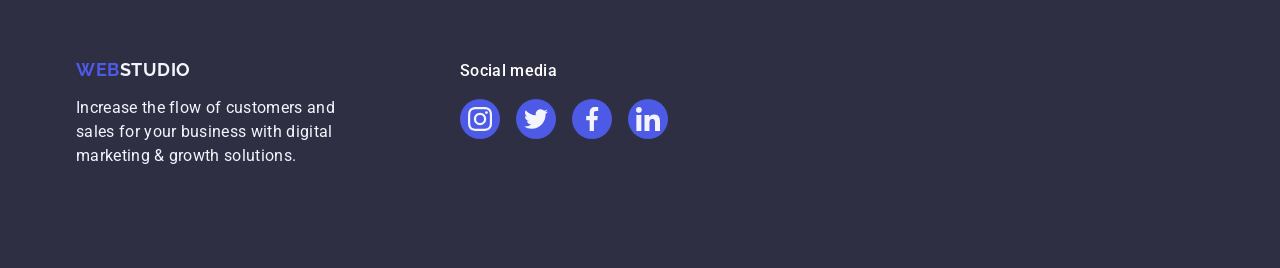
==== commit d5f723ad: "chenged header" ====
--- a/index.html
+++ b/index.html
@@ -23,10 +23,10 @@
                 <a class="link" href="./index.html">Studio</a>
             </li>
             <li>
-                <a class="link" href="">Portfolio</a>
+                <a class="link-port" href="">Portfolio</a>
             </li>
             <li>
-                <a class="link" href="">Contacts</a>
+                <a class="link-cont" href="">Contacts</a>
             </li>
         </ul>
         
@@ -258,42 +258,60 @@
         <h2 class="title-portfolio">Our Portfolio</h2>
         <ul class="list-portfolio">
             <li class="item-portfolio">
+              <div class="picture-overlay">
                 <img src="./images/portfolio-banking.jpg"  alt="application" width="360" />
+                <p class="text-overlay"> 14 Stylish and User-Friendly App Design Concepts · Task Manager App · Calorie Tracker App · Exotic Fruit Ecommerce App · Cloud Storage App</p>
+              </div>
                <div class="data-portfolio">
                 <h3 class="titles-portfolio">Banking App</h3>
                 <p class="text-portfolio">App</p>
                 </div>
             </li>
             <li class="item-portfolio">
+              <div class="picture-overlay">
                 <img src="./images/portfolio-cashless.jpg"  alt="phone cachless payment" width="360" />
+                <p class="text-overlay"> 14 Stylish and User-Friendly App Design Concepts · Task Manager App · Calorie Tracker App · Exotic Fruit Ecommerce App · Cloud Storage App</p>
+              </div>
                 <div class="data-portfolio">
                 <h3 class="titles-portfolio">Cashless Payment</h3>
                 <p class="text-portfolio">Marketing</p>
                 </div>
             </li>
             <li class="item-portfolio">
+              <div class="picture-overlay">
                 <img src="./images/portfolio-meditation.jpg"  alt="laptop" width="360" />
+                <p class="text-overlay"> 14 Stylish and User-Friendly App Design Concepts · Task Manager App · Calorie Tracker App · Exotic Fruit Ecommerce App · Cloud Storage App</p>
+              </div>
                 <div class="data-portfolio">
                 <h3 class="titles-portfolio">Meditation App</h3>
                 <p class="text-portfolio">App</p>
                 </div>
             </li>
             <li class="item-portfolio">
+              <div class="picture-overlay">
                 <img src="./images/portfolio-taxi.jpg"  alt="steering wheel" width="360" />
+                <p class="text-overlay"> 14 Stylish and User-Friendly App Design Concepts · Task Manager App · Calorie Tracker App · Exotic Fruit Ecommerce App · Cloud Storage App</p>
+              </div>
                 <div class="data-portfolio">
                 <h3 class="titles-portfolio">Taxi Service</h3>
                 <p class="text-portfolio">Marketing</p>
                 </div>
             </li>
             <li class="item-portfolio">
+              <div class="picture-overlay">
                 <img src="./images/portfolio-screen.jpg"  alt="screen on the phone" width="360" />
+                <p class="text-overlay"> 14 Stylish and User-Friendly App Design Concepts · Task Manager App · Calorie Tracker App · Exotic Fruit Ecommerce App · Cloud Storage App</p>
+              </div>
                 <div class="data-portfolio">
                 <h3 class="titles-portfolio">Screen Illustrations</h3>
                 <p class="text-portfolio">Design</p>
                 </div>
             </li>
             <li class="item-portfolio">
+              <div class="picture-overlay">
                 <img src="./images/portfolio-online.jpg"  alt="girl with phone" width="360" />
+                <p class="text-overlay"> 14 Stylish and User-Friendly App Design Concepts · Task Manager App · Calorie Tracker App · Exotic Fruit Ecommerce App · Cloud Storage App</p>
+              </div>
                 <div class="data-portfolio">
                 <h3 class="titles-portfolio">Online Courses</h3>
                 <p class="text-portfolio">Marketing</p>
--- a/css/styles.css
+++ b/css/styles.css
@@ -129,7 +129,37 @@
 .logo-footer {
     color: #F4F4FD;
 }
-.link {
+.link  {
+    position: relative; 
+    display: inline-block;
+    text-decoration: none; 
+    color: #2E2F42 ;
+    font-weight: 500;
+    line-height: 1.5;
+    letter-spacing: 0.02em;
+    padding: 24px 0;
+    color: #404bbf;
+    transition: color 250ms cubic-bezier(0.4, 0, 0.2, 1);
+    
+
+}
+.link-port  {
+    position: relative; 
+    display: inline-block;
+    text-decoration: none; 
+    color: #2E2F42 ;
+    font-weight: 500;
+    line-height: 1.5;
+    letter-spacing: 0.02em;
+    padding: 24px 0;
+    color: #404bbf;
+    transition: color 250ms cubic-bezier(0.4, 0, 0.2, 1);
+    
+}
+
+.link-cont 
+
+{
     position: relative;
     display: inline-block;
     text-decoration: none;
@@ -141,12 +171,13 @@
     color: #404bbf;
     transition: color 250ms cubic-bezier(0.4, 0, 0.2, 1);
     
-
-}
-.link:hover {
+} 
+.site-nav .link:hover {
+
     color: #404BBf
 }
-.link:focus {
+.site-nav  .link:focus {
+    
     color: #404BBf
 }
 .link:after {
@@ -310,6 +341,14 @@
     column-gap: 24px; 
     row-gap: 48px;               }
 
+ .item-portfolio {
+    transition: box-shadow 250ms cubic-bezier(0.4, 0, 0.2, 1);
+ }   
+.item-portfolio:hover {
+    box-shadow: 0px 1px 6px rgba(46, 47, 66, 0.08), 0px 1px 1px rgba(46, 47, 66, 0.16), 0px 2px 1px rgba(46, 47, 66, 0.08);
+    
+
+}
 
 
     
@@ -377,13 +416,17 @@
     border-radius: 50%;
     fill: #F4F4FD ;
     background-color:#4d5ae5;
+    transition: background-color 250ms cubic-bezier(0.4, 0, 0.2, 1);
   }
 
   .team-sprite:hover {
     background-color: #404BBf ;
     fill: #F4F4FD ;
   }
-  
+  .team-sprite:focus {
+    background-color: #404BBf ;
+    fill: #F4F4FD ;
+  }
   
 /*Footer*/
 .container-position {
@@ -431,7 +474,7 @@
 .footer-item {
     width: 40px;
     height: 40px;
-    transition: background-color 250ms cubic-bezier(0.4, 0, 0.2, 1); 
+    transition: background-color 250ms cubic-bezier(0.4, 0, 0.2, 1);
 }
 .footer-sprite {
     display: flex;
@@ -442,6 +485,7 @@
     border-radius: 50%;
     fill: #F4F4FD ;
     background-color: #4d5ae5 ;
+    transition: background-color 250ms cubic-bezier(0.4, 0, 0.2, 1);
   }
 
   .footer-sprite:hover {
@@ -457,4 +501,29 @@
   }
   .footer-icon {
     fill: #f4f4fd;
-  }+  }
+
+  /*Porfolio overlay*/
+
+    .picture-overlay {
+        position: relative;
+        overflow: hidden;
+    }
+    .text-overlay {
+        position: absolute; 
+        top: 0; 
+        font-size: 16px; 
+        line-height: 1.5;
+        letter-spacing: 0.02em;
+        color: #f4f4fd; 
+        padding: 40px 32px;
+        background-color: #4d5ae5;
+        height: 100%;
+        width: 100%;
+        transform: translateY(100%);
+        transition: transform 250ms cubic-bezier(0.4, 0, 0.2, 1); 
+    }
+   
+    .item-portfolio:hover .text-overlay {
+        transform: translateY(0%);
+    }
